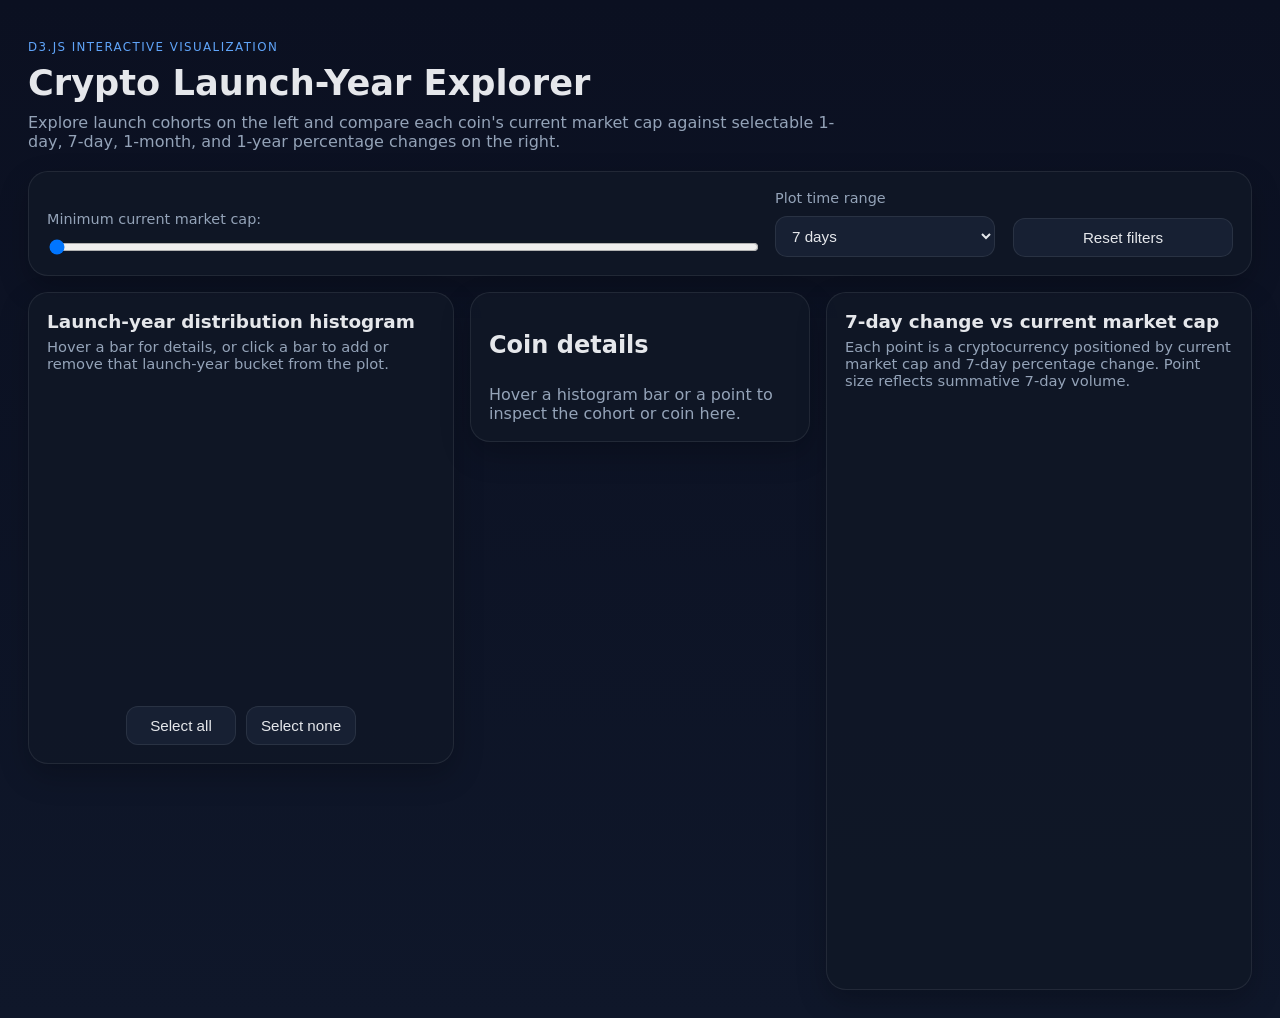
==== index.html @ 87366ca2 "Add files via upload" ====
<!DOCTYPE html>
<html lang="en">
<head>
  <meta charset="UTF-8" />
  <meta name="viewport" content="width=device-width, initial-scale=1.0" />
  <title>Crypto Launch-Year Explorer</title>
  <link rel="stylesheet" href="styles.css" />
  <script src="https://d3js.org/d3.v7.min.js"></script>
</head>
<body>
  <div class="page">
    <header class="hero">
      <div>
        <p class="eyebrow">D3.js interactive visualization</p>
        <h1>Crypto Launch-Year Explorer</h1>
        <p class="subtitle">Explore launch cohorts on the left and compare each coin's current market cap against selectable 1-day, 7-day, 1-month, and 1-year percentage changes on the right.</p>
      </div>
    </header>

    <section class="controls card">
      <div class="control-block slider-block">
        <label for="marketCapSlider">Minimum current market cap: <span id="marketCapValue"></span></label>
        <input id="marketCapSlider" type="range" min="0" max="100" step="1" value="0" />
      </div>
      <div class="control-block select-block">
        <label for="rangeSelect">Plot time range</label>
        <select id="rangeSelect">
          <option value="1d">1 day</option>
          <option value="7d" selected>7 days</option>
          <option value="1m">1 month</option>
          <option value="1y">1 year</option>
        </select>
      </div>
      <div class="control-block button-block">
        <button id="resetFilters" type="button">Reset filters</button>
      </div>
    </section>

    <section class="viz-grid">
      <div class="card chart-card">
        <div class="section-title-row">
          <div>
            <h2>Launch-year distribution histogram</h2>
            <p>Hover a bar for details, or click a bar to add or remove that launch-year bucket from the plot.</p>
          </div>
          <div id="selectionSummary" class="selection-summary"></div>
        </div>
        <svg id="histogram" aria-label="Launch year histogram"></svg>
        <div class="histogram-actions">
          <button id="selectAllYears" type="button">Select all</button>
          <button id="selectNoYears" type="button">Select none</button>
        </div>
      </div>

      <aside class="card details-card">
        <h2>Coin details</h2>
        <div id="detailsPanel" class="details-empty">Hover a histogram bar or a point to inspect the cohort or coin here.</div>
      </aside>

      <div class="card chart-card">
        <div class="section-title-row">
          <div>
            <h2 id="priceChartTitle">7-day change vs current market cap</h2>
            <p id="priceChartSubtitle">Each point is a cryptocurrency positioned by current market cap and 7-day percentage change. Point size reflects summative 7-day volume.</p>
          </div>
        </div>
        <svg id="priceChart" aria-label="7-day change versus current market cap chart"></svg>
        <div class="annotation" id="annotationText"></div>
      </div>
    </section>
  </div>

  <div id="tooltip" class="tooltip hidden"></div>

  <script src="script.js"></script>
</body>
</html>
---- styles.css ----
:root {
  --bg: #0f172a;
  --panel: #111827;
  --panel-soft: #172033;
  --border: rgba(255,255,255,0.08);
  --text: #e5e7eb;
  --muted: #94a3b8;
  --accent: #60a5fa;
  --positive: #22c55e;
  --neutral: #94a3b8;
  --negative: #ef4444;
}
* { box-sizing: border-box; }
body {
  margin: 0;
  font-family: Inter, ui-sans-serif, system-ui, -apple-system, BlinkMacSystemFont, "Segoe UI", sans-serif;
  background: linear-gradient(180deg, #0b1021 0%, var(--bg) 100%);
  color: var(--text);
}
.page {
  max-width: 1480px;
  margin: 0 auto;
  padding: 28px;
}
.hero {
  margin-bottom: 20px;
}
.eyebrow {
  text-transform: uppercase;
  letter-spacing: .12em;
  color: var(--accent);
  font-size: .74rem;
  margin-bottom: 8px;
}
h1 { margin: 0 0 10px; font-size: 2.2rem; }
.subtitle { margin: 0; color: var(--muted); max-width: 820px; }
.card {
  background: rgba(17,24,39,0.82);
  border: 1px solid var(--border);
  border-radius: 20px;
  box-shadow: 0 12px 30px rgba(0,0,0,0.22);
}
.controls {
  display: grid;
  grid-template-columns: minmax(0, 1fr) 220px 220px;
  gap: 18px;
  padding: 18px;
  margin-bottom: 16px;
  align-items: end;
}
.control-block { display: flex; flex-direction: column; gap: 10px; }
.control-block label { color: var(--muted); font-size: .9rem; }
input[type="range"], select, button { width: 100%; }
select,
button {
  background: var(--panel-soft);
  color: var(--text);
  border: 1px solid var(--border);
  border-radius: 12px;
  padding: 10px 12px;
  font-size: .95rem;
}
button {
  cursor: pointer;
  transition: transform .15s ease, border-color .15s ease, background .15s ease;
}
button:hover { transform: translateY(-1px); border-color: rgba(96,165,250,0.45); }
.viz-grid {
  display: grid;
  grid-template-columns: minmax(0, 1.15fr) 340px minmax(0, 1.15fr);
  gap: 16px;
  align-items: start;
}
.chart-card, .details-card { padding: 18px; }
.section-title-row {
  display: flex;
  justify-content: space-between;
  gap: 16px;
  align-items: start;
  margin-bottom: 10px;
}
.section-title-row h2 { margin: 0 0 6px; font-size: 1.15rem; }
.section-title-row p { margin: 0; color: var(--muted); font-size: .92rem; }
.selection-summary {
  color: var(--accent);
  font-size: .9rem;
  padding-top: 6px;
  text-align: right;
}
.histogram-actions {
  display: flex;
  gap: 10px;
  margin-top: 14px;
  justify-content: center;
}
.histogram-actions button {
  width: auto;
  min-width: 110px;
}
svg { width: 100%; height: auto; display: block; }
#histogram { min-height: 310px; }
#priceChart { min-height: 540px; }
.axis text, .axis path, .axis line { color: var(--muted); stroke: rgba(148,163,184,0.45); }
.grid line { stroke: rgba(148,163,184,0.12); }
.grid path { stroke: none; }
.bar {
  cursor: pointer;
  transition: fill .2s ease, opacity .2s ease;
}
.point {
  stroke: transparent;
  stroke-width: 0;
  opacity: .8;
  transition: fill .18s ease, opacity .18s ease, stroke .18s ease, stroke-width .18s ease;
}
.point.pinned {
  stroke: #ffffff;
  stroke-width: 2px;
  opacity: 1;
}
.point.highlighted {
  stroke: #ffffff;
  stroke-width: 3px;
  opacity: 1;
}
.legend-label {
  fill: var(--muted);
  font-size: 12px;
  dominant-baseline: middle;
}
.legend-panel {
  fill: rgba(15,23,42,0.92);
  stroke: rgba(148,163,184,0.2);
  stroke-width: 1px;
}
.annotation {
  margin-top: 8px;
  min-height: 24px;
  color: #cbd5e1;
  font-size: .92rem;
}
.tooltip {
  position: fixed;
  pointer-events: none;
  background: rgba(15,23,42,0.96);
  border: 1px solid rgba(255,255,255,0.12);
  color: var(--text);
  padding: 10px 12px;
  border-radius: 12px;
  font-size: .88rem;
  max-width: 260px;
  box-shadow: 0 10px 24px rgba(0,0,0,0.35);
  z-index: 20;
}
.hidden { display: none; }
.details-empty { color: var(--muted); padding-top: 6px; }
.detail-title { display: flex; justify-content: space-between; align-items: baseline; gap: 10px; margin-bottom: 6px; }
.detail-title h3 { margin: 0; }
.detail-grid { display: grid; grid-template-columns: 1fr 1fr; gap: 10px 14px; margin: 14px 0 18px; }
.detail-item span { display: block; color: var(--muted); font-size: .82rem; margin-bottom: 4px; }
.sparkline-wrap { margin-top: 6px; }
.sparkline-caption { color: var(--muted); font-size: .82rem; margin-bottom: 8px; }
.sparkline { width: 100%; height: 120px; }
.note { color: var(--muted); font-size: .84rem; margin-top: 10px; }
.small-list { margin: 10px 0 0; padding-left: 18px; color: #dbeafe; }
.small-list li { margin-bottom: 6px; }
.muted-list {
  margin: 10px 0 0;
  padding-left: 18px;
  color: var(--muted);
  font-size: .8rem;
  column-count: 2;
  column-gap: 18px;
}
.muted-list li { margin-bottom: 4px; }
@media (max-width: 1200px) {
  .viz-grid { grid-template-columns: 1fr; }
}
@media (max-width: 1080px) {
  .controls { grid-template-columns: 1fr; }
}
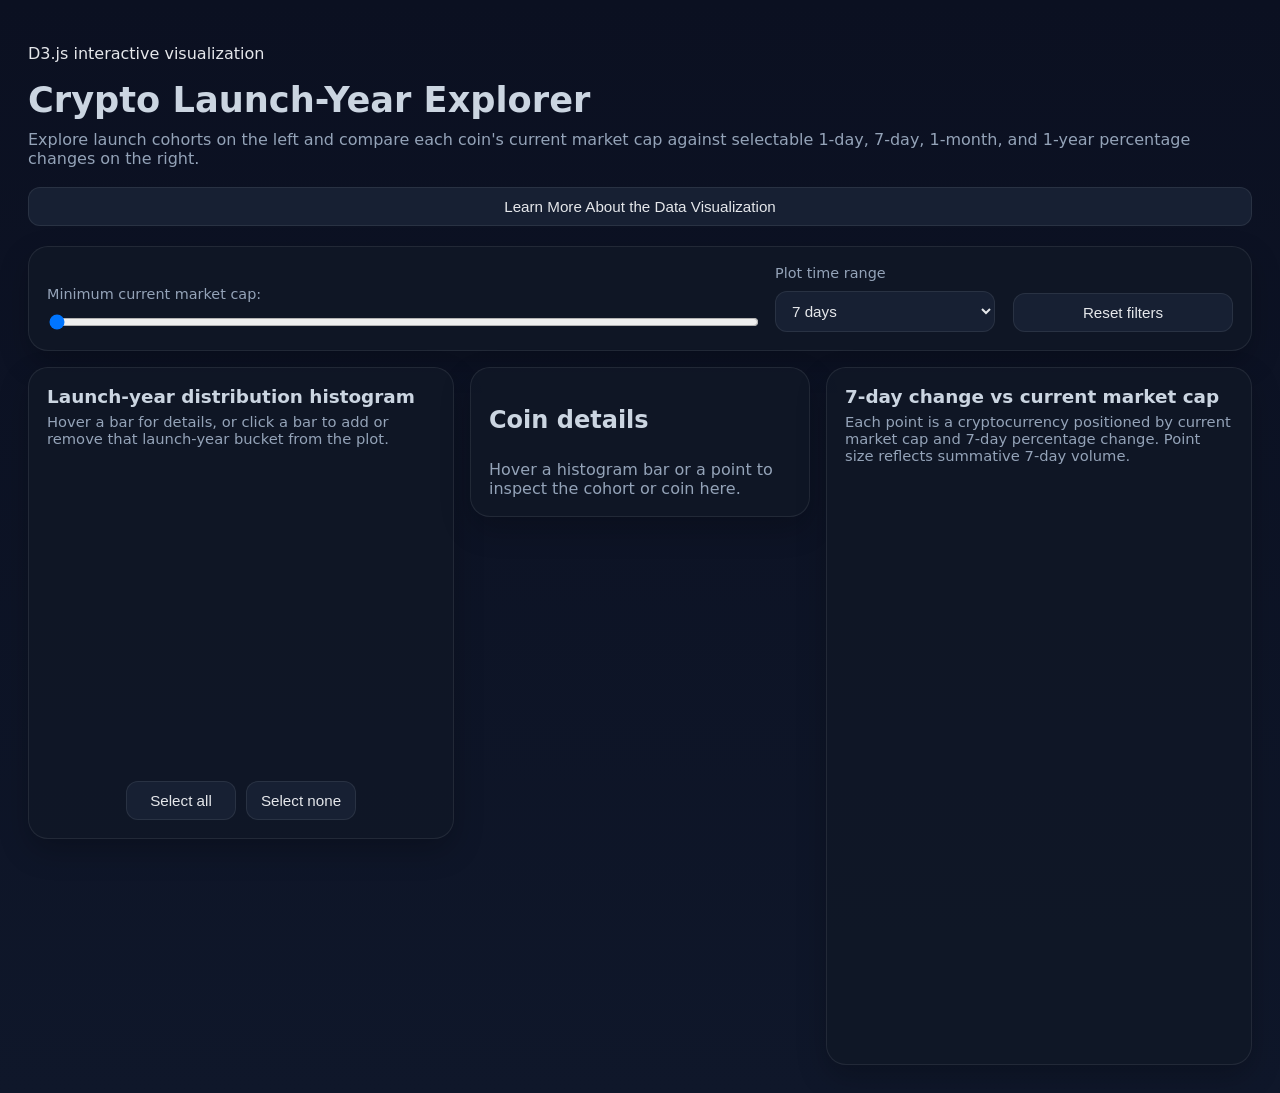
==== commit 2abf5a03: "Added info page" ====
--- a/index.html
+++ b/index.html
@@ -10,11 +10,13 @@
 <body>
   <div class="page">
     <header class="hero">
-      <div>
-        <p class="eyebrow">D3.js interactive visualization</p>
+        <p>D3.js interactive visualization</p>
+        
         <h1>Crypto Launch-Year Explorer</h1>
+          
         <p class="subtitle">Explore launch cohorts on the left and compare each coin's current market cap against selectable 1-day, 7-day, 1-month, and 1-year percentage changes on the right.</p>
-      </div>
+        <br>
+        <button id="learnMoreBtn">Learn More About the Data Visualization</button>
     </header>
 
     <section class="controls card">
--- a/styles.css
+++ b/styles.css
@@ -32,14 +32,21 @@
   font-size: .74rem;
   margin-bottom: 8px;
 }
-h1 { margin: 0 0 10px; font-size: 2.2rem; }
-.subtitle { margin: 0; color: var(--muted); max-width: 820px; }
+h1 { margin: 0 0 10px; font-size: 2.2rem; color: #cbd5e1}
+h2, h3, h4, h5{color:#cbd5e1}
+.subtitle, .write-up { margin: 0; color: var(--muted);  }
 .card {
   background: rgba(17,24,39,0.82);
   border: 1px solid var(--border);
   border-radius: 20px;
   box-shadow: 0 12px 30px rgba(0,0,0,0.22);
 }
+
+a {
+  color: inherit;
+  text-decoration: underline;
+}
+
 .controls {
   display: grid;
   grid-template-columns: minmax(0, 1fr) 220px 220px;
